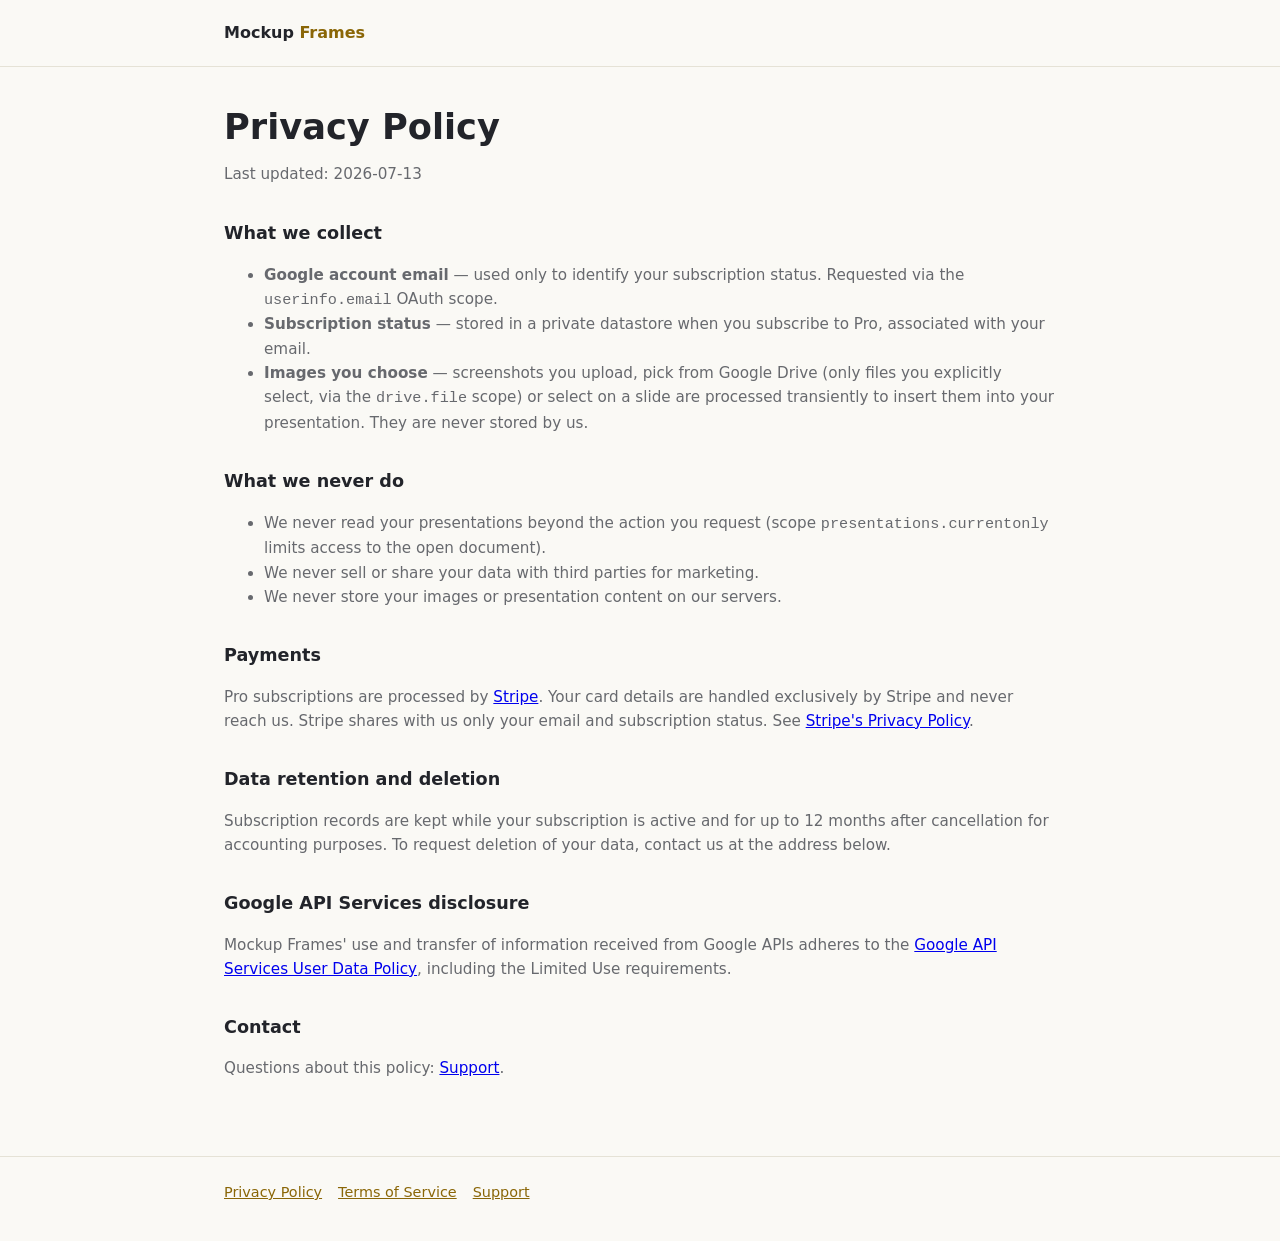
==== privacy.html @ f6e3deca "Updates" ====
<!DOCTYPE html>
<html lang="en">
<head>
  <meta charset="utf-8"><meta name="viewport" content="width=device-width, initial-scale=1">
  <title>Privacy Policy — Mockup Frames</title>
  <link rel="stylesheet" href="site.css">
</head>
<body>
  <header class="site"><div class="wrap"><a class="logo" href="index.html">Mockup <span>Frames</span></a></div></header>
  <main><div class="wrap legal">
    <h1>Privacy Policy</h1>
    <p>Last updated: 2026-07-13</p>
    <h2>What we collect</h2>
    <ul>
      <li><strong>Google account email</strong> — used only to identify your subscription status. Requested via the <code>userinfo.email</code> OAuth scope.</li>
      <li><strong>Subscription status</strong> — stored in a private datastore when you subscribe to Pro, associated with your email.</li>
      <li><strong>Images you choose</strong> — screenshots you upload, pick from Google Drive (only files you explicitly select, via the <code>drive.file</code> scope) or select on a slide are processed transiently to insert them into your presentation. They are never stored by us.</li>
    </ul>
    <h2>What we never do</h2>
    <ul>
      <li>We never read your presentations beyond the action you request (scope <code>presentations.currentonly</code> limits access to the open document).</li>
      <li>We never sell or share your data with third parties for marketing.</li>
      <li>We never store your images or presentation content on our servers.</li>
    </ul>
    <h2>Payments</h2>
    <p>Pro subscriptions are processed by <a href="https://stripe.com">Stripe</a>. Your card details are handled exclusively by Stripe and never reach us. Stripe shares with us only your email and subscription status. See <a href="https://stripe.com/privacy">Stripe's Privacy Policy</a>.</p>
    <h2>Data retention and deletion</h2>
    <p>Subscription records are kept while your subscription is active and for up to 12 months after cancellation for accounting purposes. To request deletion of your data, contact us at the address below.</p>
    <h2>Google API Services disclosure</h2>
    <p>Mockup Frames' use and transfer of information received from Google APIs adheres to the <a href="https://developers.google.com/terms/api-services-user-data-policy">Google API Services User Data Policy</a>, including the Limited Use requirements.</p>
    <h2>Contact</h2>
    <p>Questions about this policy: <a href="support.html">Support</a>.</p>
  </div></main>
  <footer class="site"><div class="wrap"><a href="privacy.html">Privacy Policy</a><a href="terms.html">Terms of Service</a><a href="support.html">Support</a></div></footer>
</body>
</html>
---- site.css ----
:root { --ink: #22242a; --muted: #67696e; --accent: #f4b321; --accent-ink: #8a6607; --line: #e5e2d6; --bg: #faf9f5; }
* { box-sizing: border-box; }
body { margin: 0; font-family: system-ui, -apple-system, 'Segoe UI', Roboto, sans-serif; color: var(--ink); background: var(--bg); line-height: 1.6; }
.wrap { max-width: 880px; margin: 0 auto; padding: 0 24px; }
header.site { padding: 20px 0; border-bottom: 1px solid var(--line); }
header.site .wrap { display: flex; align-items: center; justify-content: space-between; }
.logo { font-weight: 700; text-decoration: none; color: var(--ink); }
.logo span { color: var(--accent-ink); }
main { padding: 40px 0 60px; }
h1 { font-size: 2.2rem; line-height: 1.15; margin: 0 0 12px; }
h2 { font-size: 1.3rem; margin: 32px 0 8px; }
p, li { color: var(--muted); }
.lead { font-size: 1.15rem; max-width: 60ch; }
.cta { display: inline-block; background: var(--accent); color: #231d05; font-weight: 700; padding: 12px 24px; border-radius: 999px; text-decoration: none; margin-top: 16px; }
.features { display: grid; grid-template-columns: repeat(auto-fit, minmax(220px, 1fr)); gap: 16px; margin: 40px 0; }
.card { background: #fff; border: 1px solid var(--line); border-radius: 12px; padding: 20px; }
.card h3 { margin: 0 0 6px; font-size: 1.05rem; }
.card p { margin: 0; font-size: .95rem; }
.pricing { display: grid; grid-template-columns: repeat(auto-fit, minmax(240px, 1fr)); gap: 16px; max-width: 620px; margin: 24px 0; }
.price { font-size: 1.8rem; font-weight: 700; color: var(--ink); margin: 4px 0; }
.price small { font-size: .9rem; font-weight: 400; color: var(--muted); }
.pro { border-color: var(--accent); box-shadow: 0 0 0 1px var(--accent); }
ul.check { padding-left: 20px; }
footer.site { border-top: 1px solid var(--line); padding: 24px 0 40px; font-size: .9rem; }
footer.site a { color: var(--accent-ink); margin-right: 16px; }
.legal h2 { font-size: 1.1rem; }
.legal p, .legal li { font-size: .95rem; }
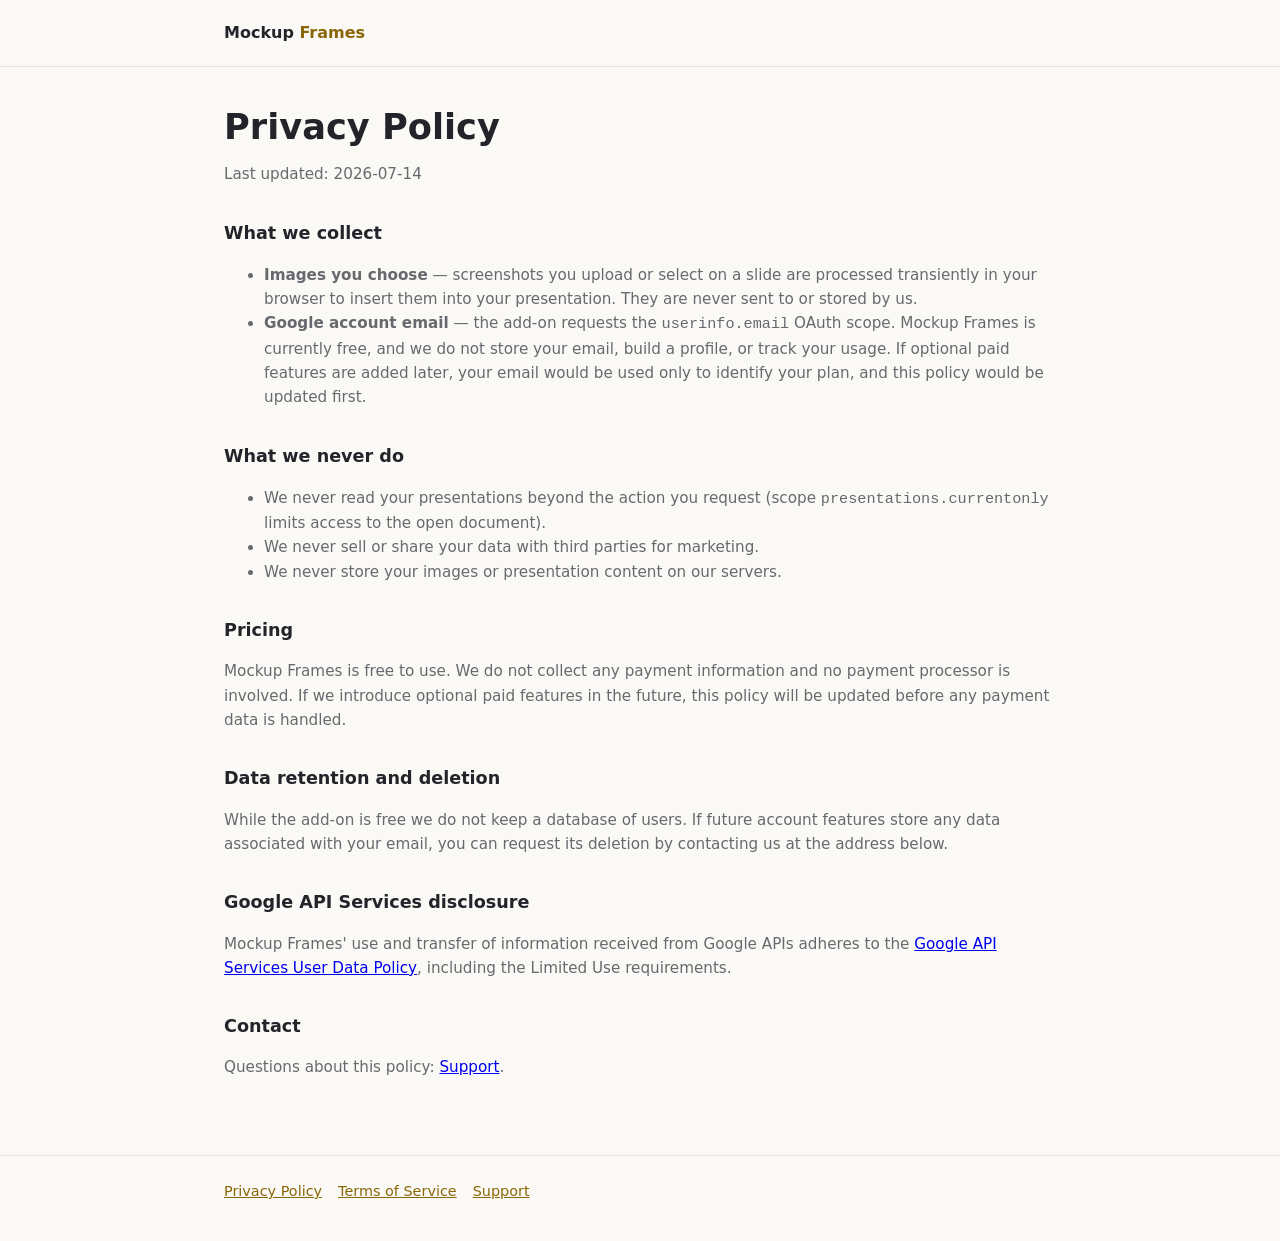
==== commit 91e4a297: "Updates" ====
--- a/privacy.html
+++ b/privacy.html
@@ -9,12 +9,11 @@
   <header class="site"><div class="wrap"><a class="logo" href="index.html">Mockup <span>Frames</span></a></div></header>
   <main><div class="wrap legal">
     <h1>Privacy Policy</h1>
-    <p>Last updated: 2026-07-13</p>
+    <p>Last updated: 2026-07-14</p>
     <h2>What we collect</h2>
     <ul>
-      <li><strong>Google account email</strong> — used only to identify your subscription status. Requested via the <code>userinfo.email</code> OAuth scope.</li>
-      <li><strong>Subscription status</strong> — stored in a private datastore when you subscribe to Pro, associated with your email.</li>
-      <li><strong>Images you choose</strong> — screenshots you upload, pick from Google Drive (only files you explicitly select, via the <code>drive.file</code> scope) or select on a slide are processed transiently to insert them into your presentation. They are never stored by us.</li>
+      <li><strong>Images you choose</strong> — screenshots you upload or select on a slide are processed transiently in your browser to insert them into your presentation. They are never sent to or stored by us.</li>
+      <li><strong>Google account email</strong> — the add-on requests the <code>userinfo.email</code> OAuth scope. Mockup Frames is currently free, and we do not store your email, build a profile, or track your usage. If optional paid features are added later, your email would be used only to identify your plan, and this policy would be updated first.</li>
     </ul>
     <h2>What we never do</h2>
     <ul>
@@ -22,10 +21,10 @@
       <li>We never sell or share your data with third parties for marketing.</li>
       <li>We never store your images or presentation content on our servers.</li>
     </ul>
-    <h2>Payments</h2>
-    <p>Pro subscriptions are processed by <a href="https://stripe.com">Stripe</a>. Your card details are handled exclusively by Stripe and never reach us. Stripe shares with us only your email and subscription status. See <a href="https://stripe.com/privacy">Stripe's Privacy Policy</a>.</p>
+    <h2>Pricing</h2>
+    <p>Mockup Frames is free to use. We do not collect any payment information and no payment processor is involved. If we introduce optional paid features in the future, this policy will be updated before any payment data is handled.</p>
     <h2>Data retention and deletion</h2>
-    <p>Subscription records are kept while your subscription is active and for up to 12 months after cancellation for accounting purposes. To request deletion of your data, contact us at the address below.</p>
+    <p>While the add-on is free we do not keep a database of users. If future account features store any data associated with your email, you can request its deletion by contacting us at the address below.</p>
     <h2>Google API Services disclosure</h2>
     <p>Mockup Frames' use and transfer of information received from Google APIs adheres to the <a href="https://developers.google.com/terms/api-services-user-data-policy">Google API Services User Data Policy</a>, including the Limited Use requirements.</p>
     <h2>Contact</h2>
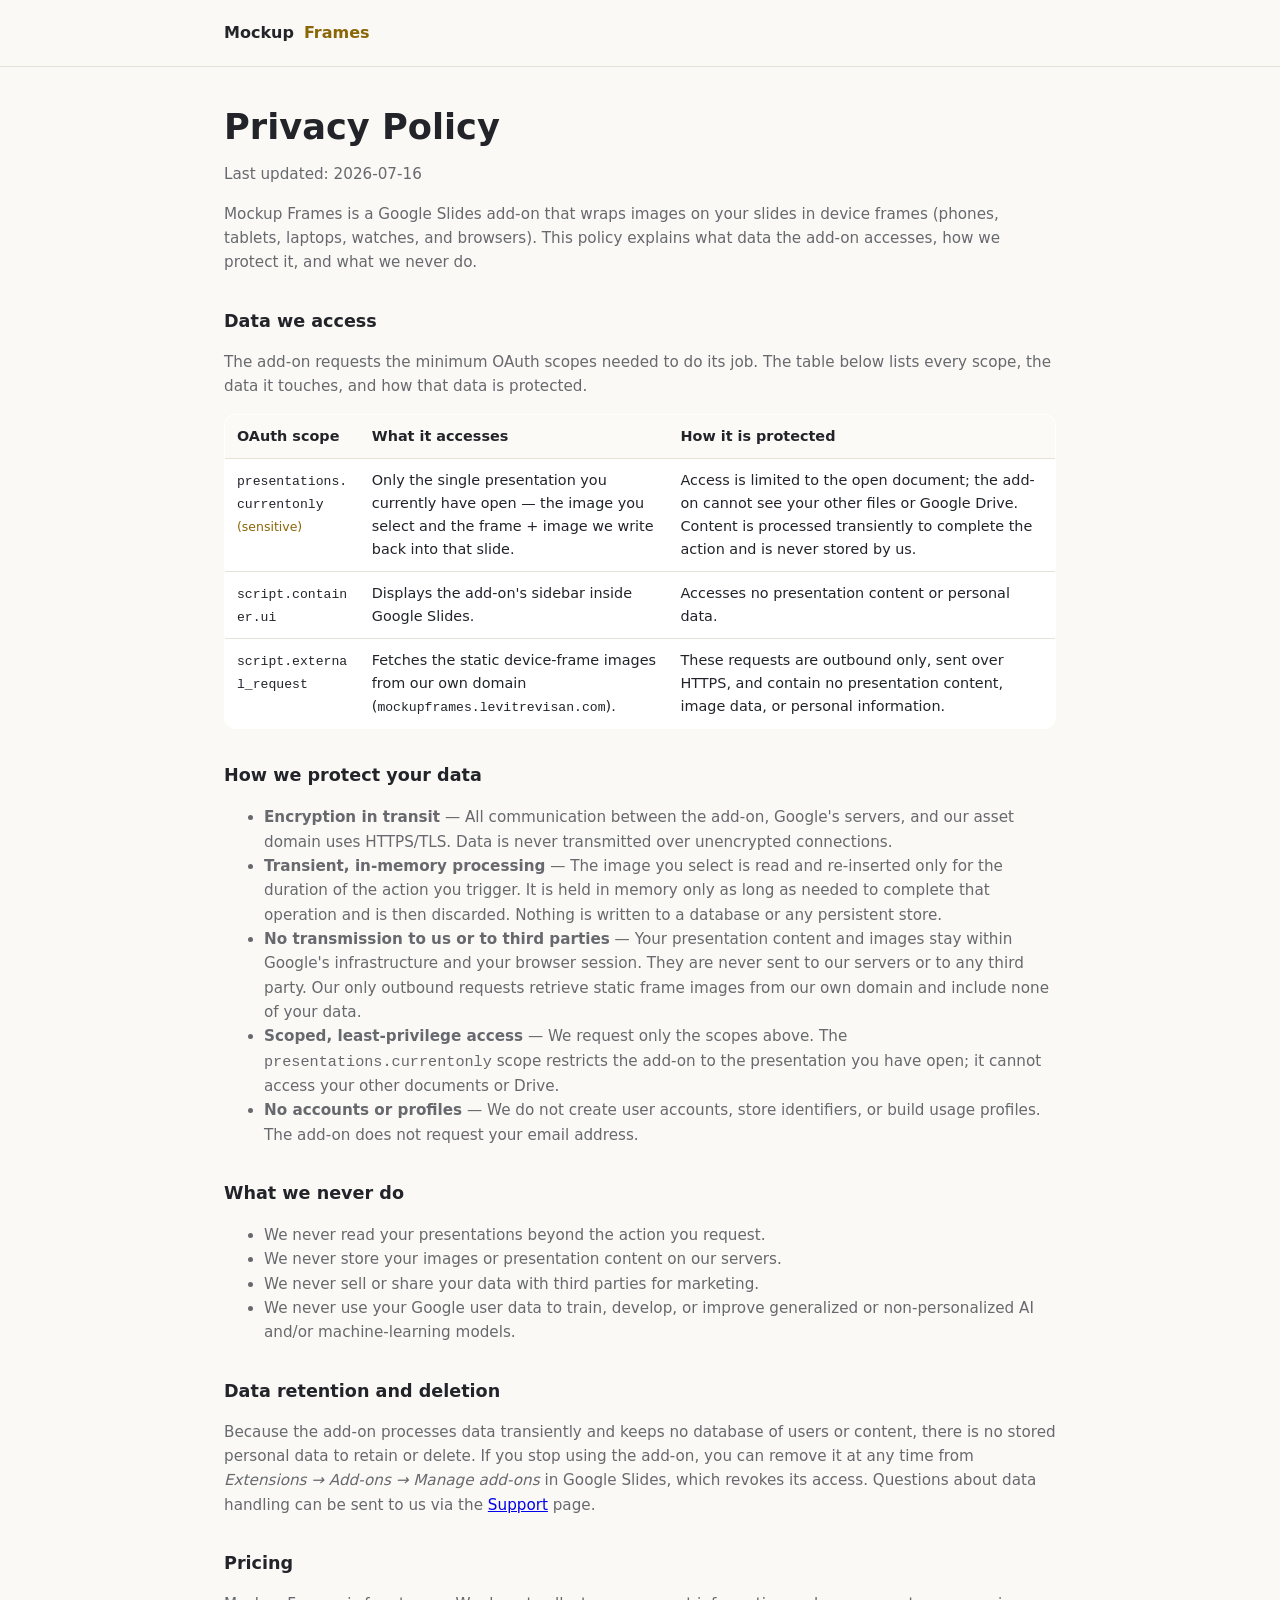
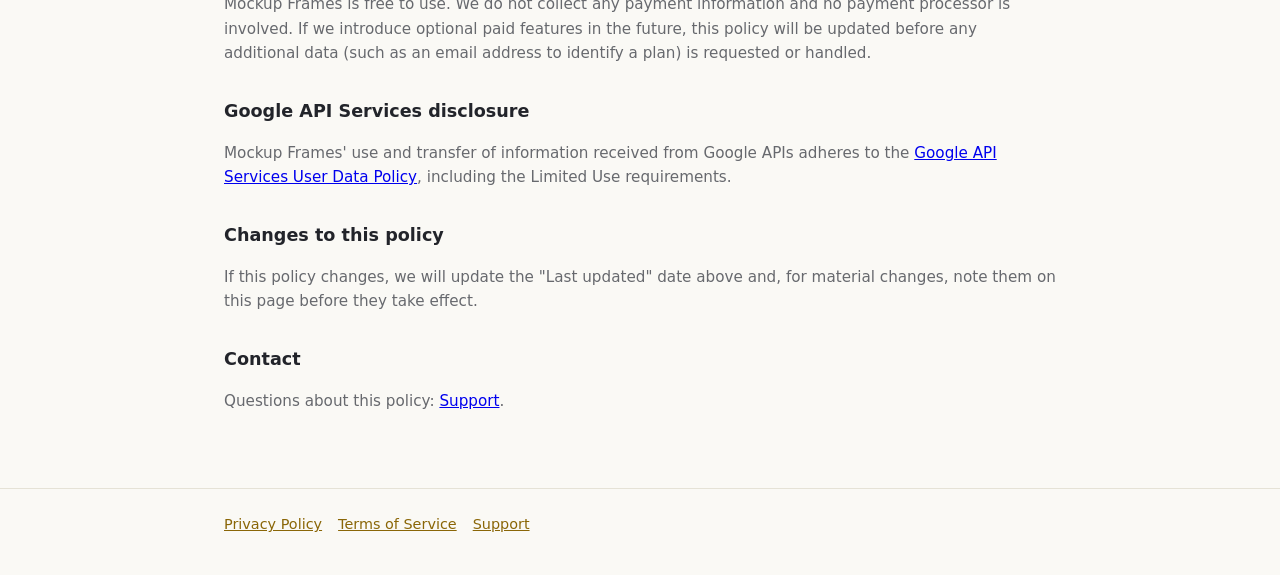
==== commit b796d62a: "Updates" ====
--- a/privacy.html
+++ b/privacy.html
@@ -9,24 +9,99 @@
   <header class="site"><div class="wrap"><a class="logo" href="index.html">Mockup <span>Frames</span></a></div></header>
   <main><div class="wrap legal">
     <h1>Privacy Policy</h1>
-    <p>Last updated: 2026-07-14</p>
-    <h2>What we collect</h2>
+    <p>Last updated: 2026-07-16</p>
+
+    <p>Mockup Frames is a Google Slides add-on that wraps images on your slides in
+      device frames (phones, tablets, laptops, watches, and browsers). This policy
+      explains what data the add-on accesses, how we protect it, and what we never do.</p>
+
+    <h2>Data we access</h2>
+    <p>The add-on requests the minimum OAuth scopes needed to do its job. The table
+      below lists every scope, the data it touches, and how that data is protected.</p>
+    <table class="scopes">
+      <thead>
+        <tr><th>OAuth scope</th><th>What it accesses</th><th>How it is protected</th></tr>
+      </thead>
+      <tbody>
+        <tr>
+          <td><code>presentations.currentonly</code> <em>(sensitive)</em></td>
+          <td>Only the single presentation you currently have open — the image you
+            select and the frame + image we write back into that slide.</td>
+          <td>Access is limited to the open document; the add-on cannot see your
+            other files or Google Drive. Content is processed transiently to complete
+            the action and is never stored by us.</td>
+        </tr>
+        <tr>
+          <td><code>script.container.ui</code></td>
+          <td>Displays the add-on's sidebar inside Google Slides.</td>
+          <td>Accesses no presentation content or personal data.</td>
+        </tr>
+        <tr>
+          <td><code>script.external_request</code></td>
+          <td>Fetches the static device-frame images from our own domain
+            (<code>mockupframes.levitrevisan.com</code>).</td>
+          <td>These requests are outbound only, sent over HTTPS, and contain no
+            presentation content, image data, or personal information.</td>
+        </tr>
+      </tbody>
+    </table>
+
+    <h2>How we protect your data</h2>
     <ul>
-      <li><strong>Images you choose</strong> — screenshots you upload or select on a slide are processed transiently in your browser to insert them into your presentation. They are never sent to or stored by us.</li>
-      <li><strong>Google account email</strong> — the add-on requests the <code>userinfo.email</code> OAuth scope. Mockup Frames is currently free, and we do not store your email, build a profile, or track your usage. If optional paid features are added later, your email would be used only to identify your plan, and this policy would be updated first.</li>
+      <li><strong>Encryption in transit</strong> — All communication between the
+        add-on, Google's servers, and our asset domain uses HTTPS/TLS. Data is never
+        transmitted over unencrypted connections.</li>
+      <li><strong>Transient, in-memory processing</strong> — The image you select is
+        read and re-inserted only for the duration of the action you trigger. It is
+        held in memory only as long as needed to complete that operation and is then
+        discarded. Nothing is written to a database or any persistent store.</li>
+      <li><strong>No transmission to us or to third parties</strong> — Your
+        presentation content and images stay within Google's infrastructure and your
+        browser session. They are never sent to our servers or to any third party.
+        Our only outbound requests retrieve static frame images from our own domain
+        and include none of your data.</li>
+      <li><strong>Scoped, least-privilege access</strong> — We request only the
+        scopes above. The <code>presentations.currentonly</code> scope restricts the
+        add-on to the presentation you have open; it cannot access your other
+        documents or Drive.</li>
+      <li><strong>No accounts or profiles</strong> — We do not create user accounts,
+        store identifiers, or build usage profiles. The add-on does not request your
+        email address.</li>
     </ul>
+
     <h2>What we never do</h2>
     <ul>
-      <li>We never read your presentations beyond the action you request (scope <code>presentations.currentonly</code> limits access to the open document).</li>
+      <li>We never read your presentations beyond the action you request.</li>
+      <li>We never store your images or presentation content on our servers.</li>
       <li>We never sell or share your data with third parties for marketing.</li>
-      <li>We never store your images or presentation content on our servers.</li>
+      <li>We never use your Google user data to train, develop, or improve
+        generalized or non-personalized AI and/or machine-learning models.</li>
     </ul>
+
+    <h2>Data retention and deletion</h2>
+    <p>Because the add-on processes data transiently and keeps no database of users
+      or content, there is no stored personal data to retain or delete. If you stop
+      using the add-on, you can remove it at any time from
+      <em>Extensions → Add-ons → Manage add-ons</em> in Google Slides, which revokes
+      its access. Questions about data handling can be sent to us via the
+      <a href="support.html">Support</a> page.</p>
+
     <h2>Pricing</h2>
-    <p>Mockup Frames is free to use. We do not collect any payment information and no payment processor is involved. If we introduce optional paid features in the future, this policy will be updated before any payment data is handled.</p>
-    <h2>Data retention and deletion</h2>
-    <p>While the add-on is free we do not keep a database of users. If future account features store any data associated with your email, you can request its deletion by contacting us at the address below.</p>
+    <p>Mockup Frames is free to use. We do not collect any payment information and no
+      payment processor is involved. If we introduce optional paid features in the
+      future, this policy will be updated before any additional data (such as an
+      email address to identify a plan) is requested or handled.</p>
+
     <h2>Google API Services disclosure</h2>
-    <p>Mockup Frames' use and transfer of information received from Google APIs adheres to the <a href="https://developers.google.com/terms/api-services-user-data-policy">Google API Services User Data Policy</a>, including the Limited Use requirements.</p>
+    <p>Mockup Frames' use and transfer of information received from Google APIs
+      adheres to the
+      <a href="https://developers.google.com/terms/api-services-user-data-policy">Google
+      API Services User Data Policy</a>, including the Limited Use requirements.</p>
+
+    <h2>Changes to this policy</h2>
+    <p>If this policy changes, we will update the "Last updated" date above and, for
+      material changes, note them on this page before they take effect.</p>
+
     <h2>Contact</h2>
     <p>Questions about this policy: <a href="support.html">Support</a>.</p>
   </div></main>
--- a/site.css
+++ b/site.css
@@ -4,14 +4,17 @@
 .wrap { max-width: 880px; margin: 0 auto; padding: 0 24px; }
 header.site { padding: 20px 0; border-bottom: 1px solid var(--line); }
 header.site .wrap { display: flex; align-items: center; justify-content: space-between; }
-.logo { font-weight: 700; text-decoration: none; color: var(--ink); }
+.logo { display: inline-flex; align-items: center; gap: 10px; font-weight: 700; text-decoration: none; color: var(--ink); }
 .logo span { color: var(--accent-ink); }
+.logo-mark { width: 28px; height: 28px; border-radius: 7px; display: block; }
 main { padding: 40px 0 60px; }
 h1 { font-size: 2.2rem; line-height: 1.15; margin: 0 0 12px; }
 h2 { font-size: 1.3rem; margin: 32px 0 8px; }
 p, li { color: var(--muted); }
 .lead { font-size: 1.15rem; max-width: 60ch; }
 .cta { display: inline-block; background: var(--accent); color: #231d05; font-weight: 700; padding: 12px 24px; border-radius: 999px; text-decoration: none; margin-top: 16px; }
+.shot { margin: 36px 0 8px; }
+.shot img { width: 100%; height: auto; border-radius: 14px; border: 1px solid var(--line); box-shadow: 0 12px 34px rgba(0,0,0,.10); display: block; }
 .features { display: grid; grid-template-columns: repeat(auto-fit, minmax(220px, 1fr)); gap: 16px; margin: 40px 0; }
 .card { background: #fff; border: 1px solid var(--line); border-radius: 12px; padding: 20px; }
 .card h3 { margin: 0 0 6px; font-size: 1.05rem; }
@@ -25,3 +28,9 @@
 footer.site a { color: var(--accent-ink); margin-right: 16px; }
 .legal h2 { font-size: 1.1rem; }
 .legal p, .legal li { font-size: .95rem; }
+table.scopes { width: 100%; border-collapse: collapse; margin: 12px 0 8px; background: #fff; border: 1px solid var(--line); border-radius: 12px; overflow: hidden; }
+table.scopes th, table.scopes td { text-align: left; vertical-align: top; padding: 10px 12px; border-bottom: 1px solid var(--line); font-size: .9rem; }
+table.scopes th { color: var(--ink); font-weight: 700; background: #fbfaf6; }
+table.scopes tr:last-child td { border-bottom: 0; }
+table.scopes code { font-size: .82rem; word-break: break-word; }
+table.scopes em { color: var(--accent-ink); font-style: normal; font-size: .78rem; }
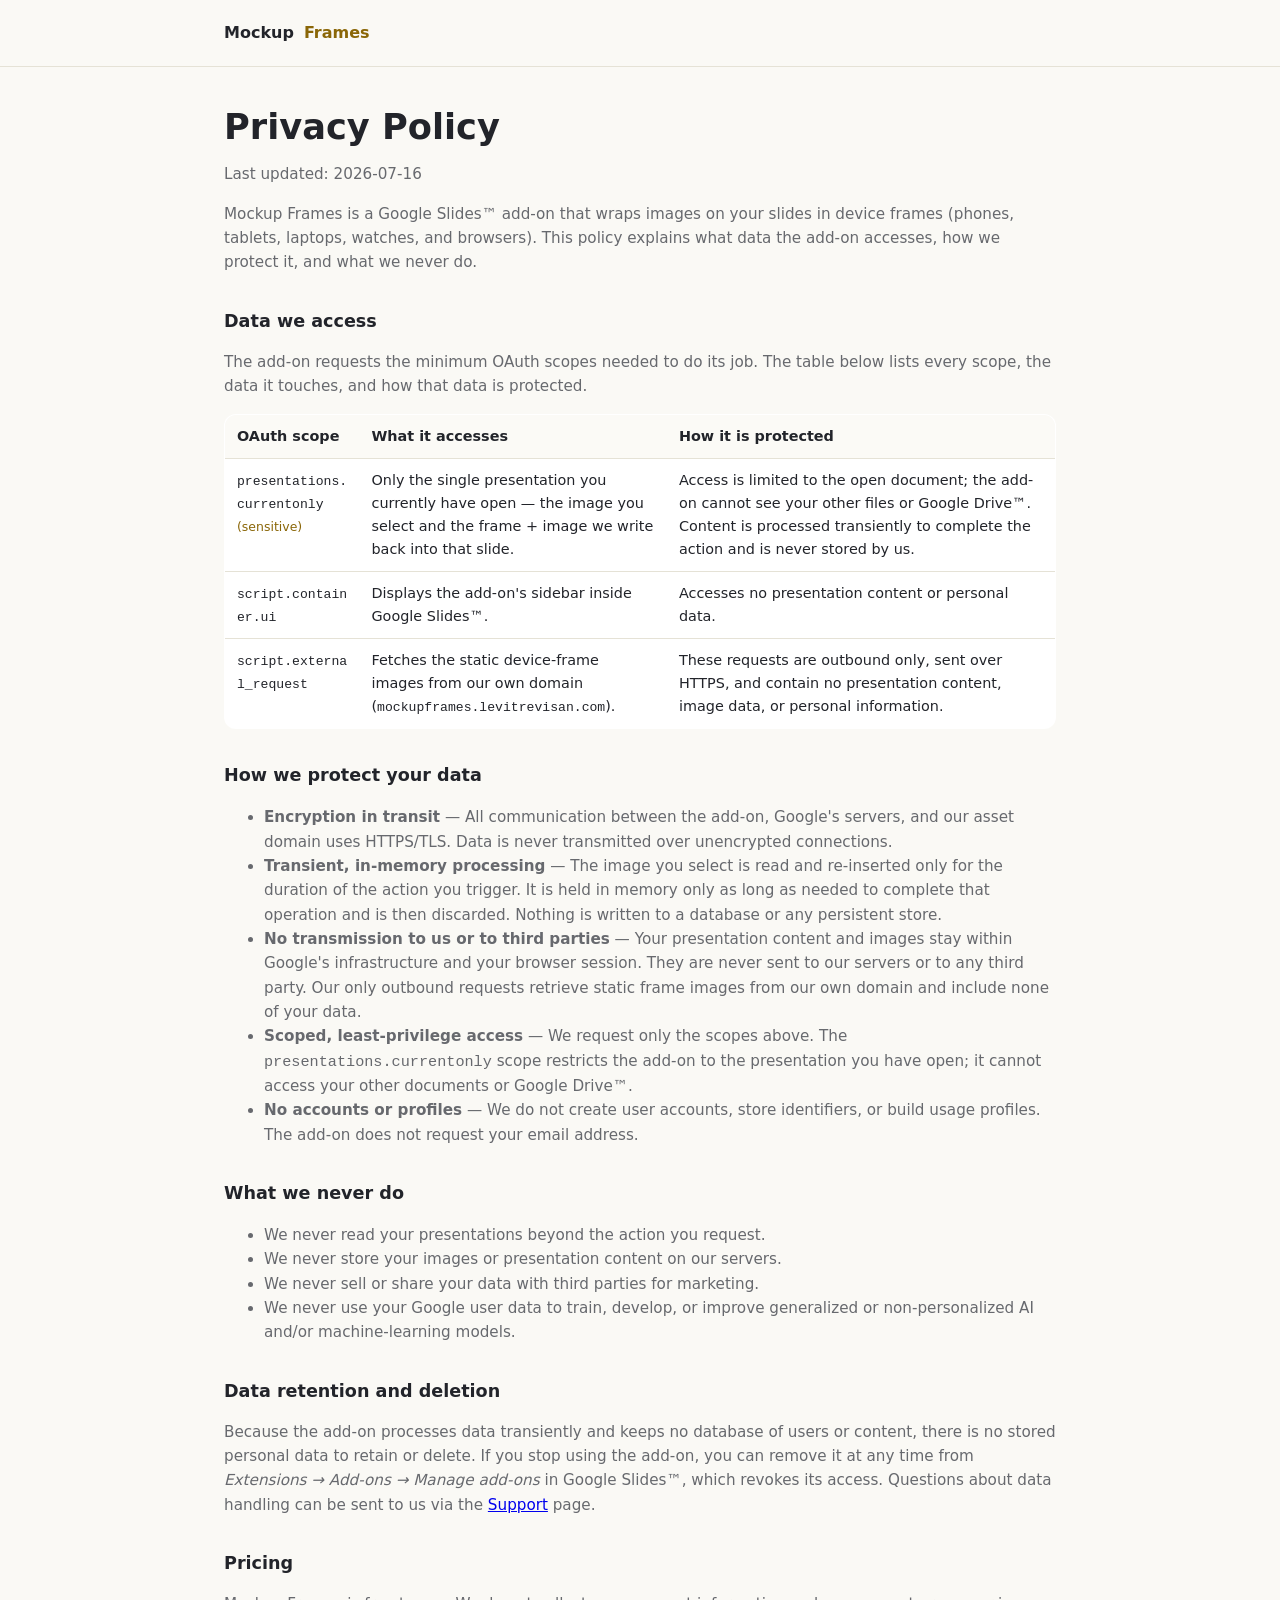
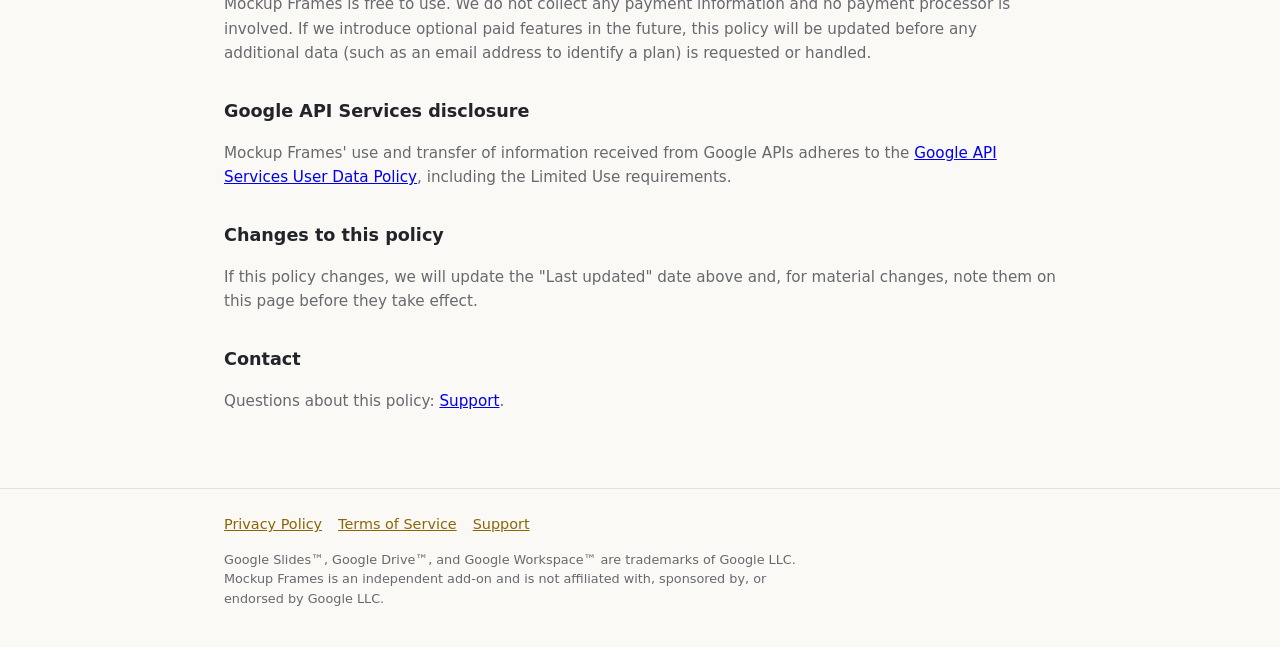
==== commit d8c408e8: "Updates" ====
--- a/privacy.html
+++ b/privacy.html
@@ -11,7 +11,7 @@
     <h1>Privacy Policy</h1>
     <p>Last updated: 2026-07-16</p>
 
-    <p>Mockup Frames is a Google Slides add-on that wraps images on your slides in
+    <p>Mockup Frames is a Google Slides™ add-on that wraps images on your slides in
       device frames (phones, tablets, laptops, watches, and browsers). This policy
       explains what data the add-on accesses, how we protect it, and what we never do.</p>
 
@@ -28,12 +28,12 @@
           <td>Only the single presentation you currently have open — the image you
             select and the frame + image we write back into that slide.</td>
           <td>Access is limited to the open document; the add-on cannot see your
-            other files or Google Drive. Content is processed transiently to complete
+            other files or Google Drive™. Content is processed transiently to complete
             the action and is never stored by us.</td>
         </tr>
         <tr>
           <td><code>script.container.ui</code></td>
-          <td>Displays the add-on's sidebar inside Google Slides.</td>
+          <td>Displays the add-on's sidebar inside Google Slides™.</td>
           <td>Accesses no presentation content or personal data.</td>
         </tr>
         <tr>
@@ -63,7 +63,7 @@
       <li><strong>Scoped, least-privilege access</strong> — We request only the
         scopes above. The <code>presentations.currentonly</code> scope restricts the
         add-on to the presentation you have open; it cannot access your other
-        documents or Drive.</li>
+        documents or Google Drive™.</li>
       <li><strong>No accounts or profiles</strong> — We do not create user accounts,
         store identifiers, or build usage profiles. The add-on does not request your
         email address.</li>
@@ -82,7 +82,7 @@
     <p>Because the add-on processes data transiently and keeps no database of users
       or content, there is no stored personal data to retain or delete. If you stop
       using the add-on, you can remove it at any time from
-      <em>Extensions → Add-ons → Manage add-ons</em> in Google Slides, which revokes
+      <em>Extensions → Add-ons → Manage add-ons</em> in Google Slides™, which revokes
       its access. Questions about data handling can be sent to us via the
       <a href="support.html">Support</a> page.</p>
 
@@ -105,6 +105,6 @@
     <h2>Contact</h2>
     <p>Questions about this policy: <a href="support.html">Support</a>.</p>
   </div></main>
-  <footer class="site"><div class="wrap"><a href="privacy.html">Privacy Policy</a><a href="terms.html">Terms of Service</a><a href="support.html">Support</a></div></footer>
+  <footer class="site"><div class="wrap"><a href="privacy.html">Privacy Policy</a><a href="terms.html">Terms of Service</a><a href="support.html">Support</a><p class="tm-note">Google Slides™, Google Drive™, and Google Workspace™ are trademarks of Google LLC. Mockup Frames is an independent add-on and is not affiliated with, sponsored by, or endorsed by Google LLC.</p></div></footer>
 </body>
 </html>
--- a/site.css
+++ b/site.css
@@ -34,3 +34,4 @@
 table.scopes tr:last-child td { border-bottom: 0; }
 table.scopes code { font-size: .82rem; word-break: break-word; }
 table.scopes em { color: var(--accent-ink); font-style: normal; font-size: .78rem; }
+.tm-note { color: var(--muted); font-size: .8rem; line-height: 1.5; margin: 14px 0 0; max-width: 72ch; }
